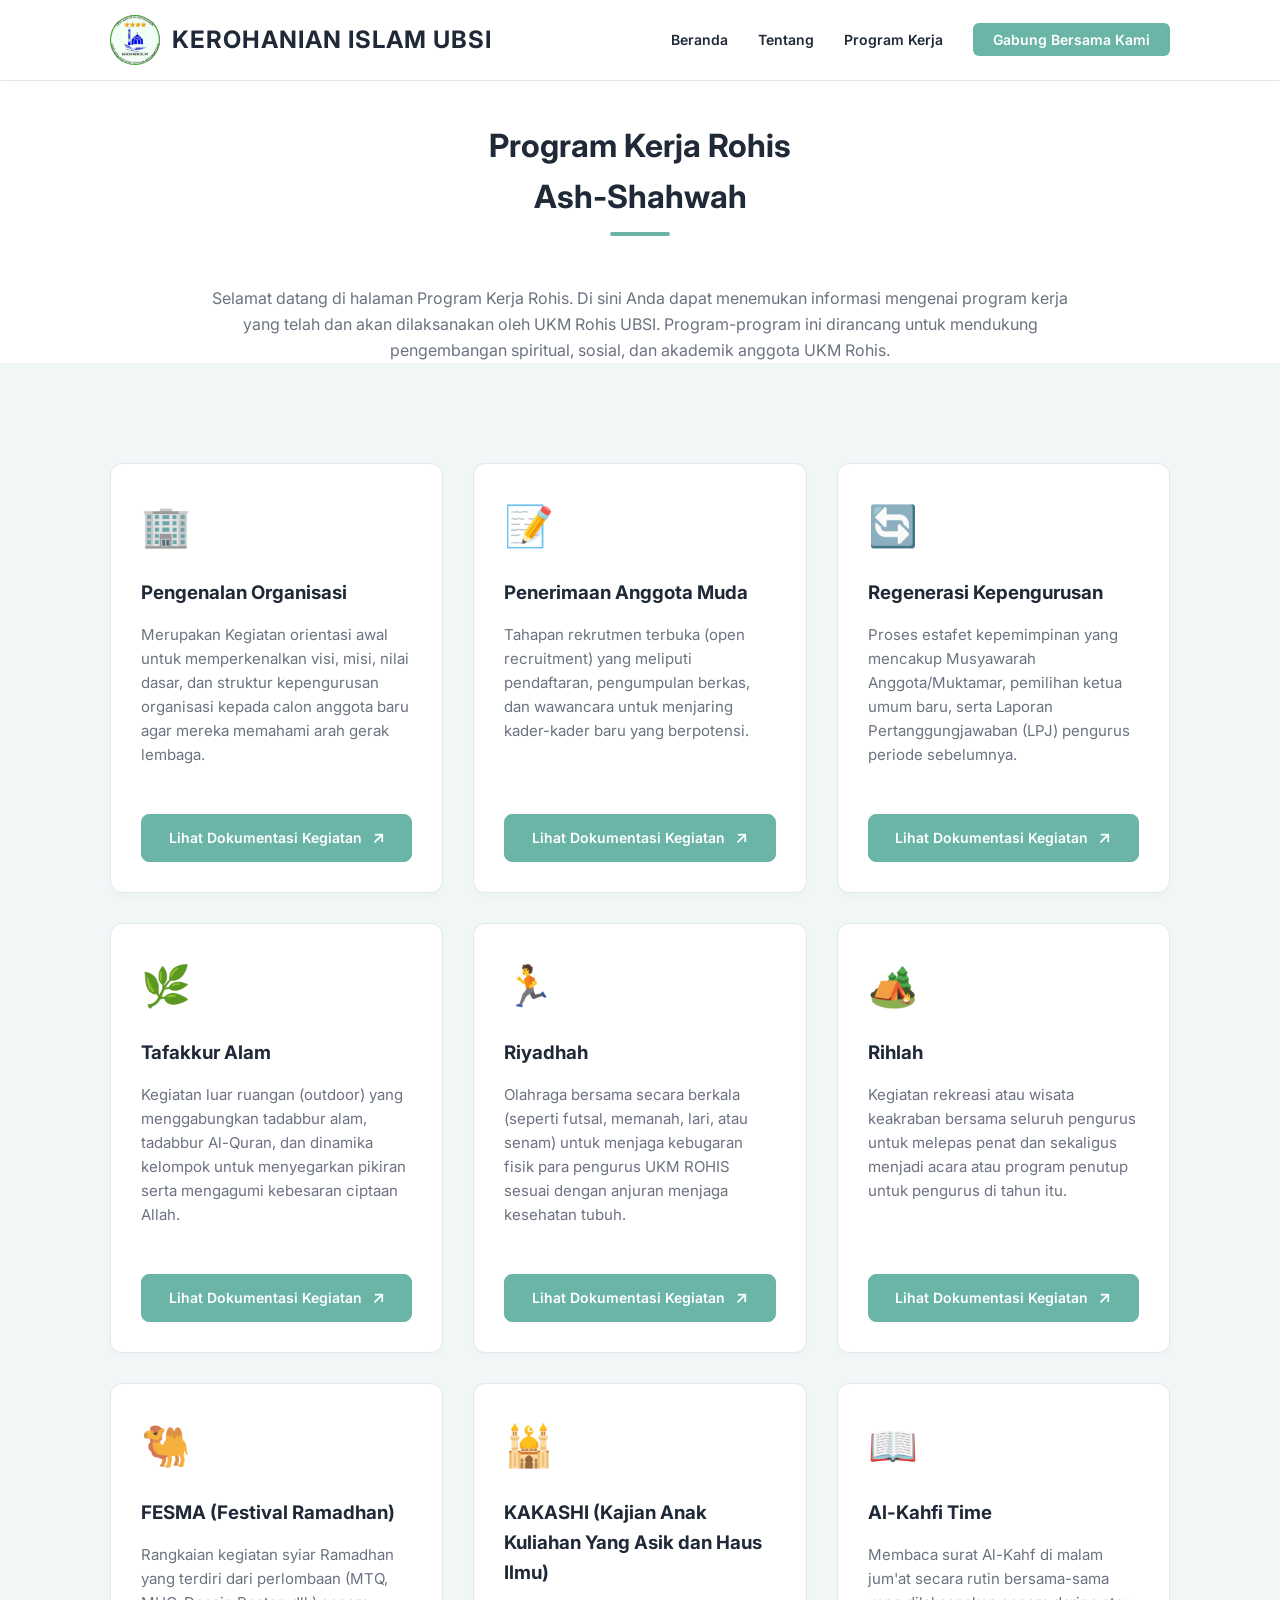
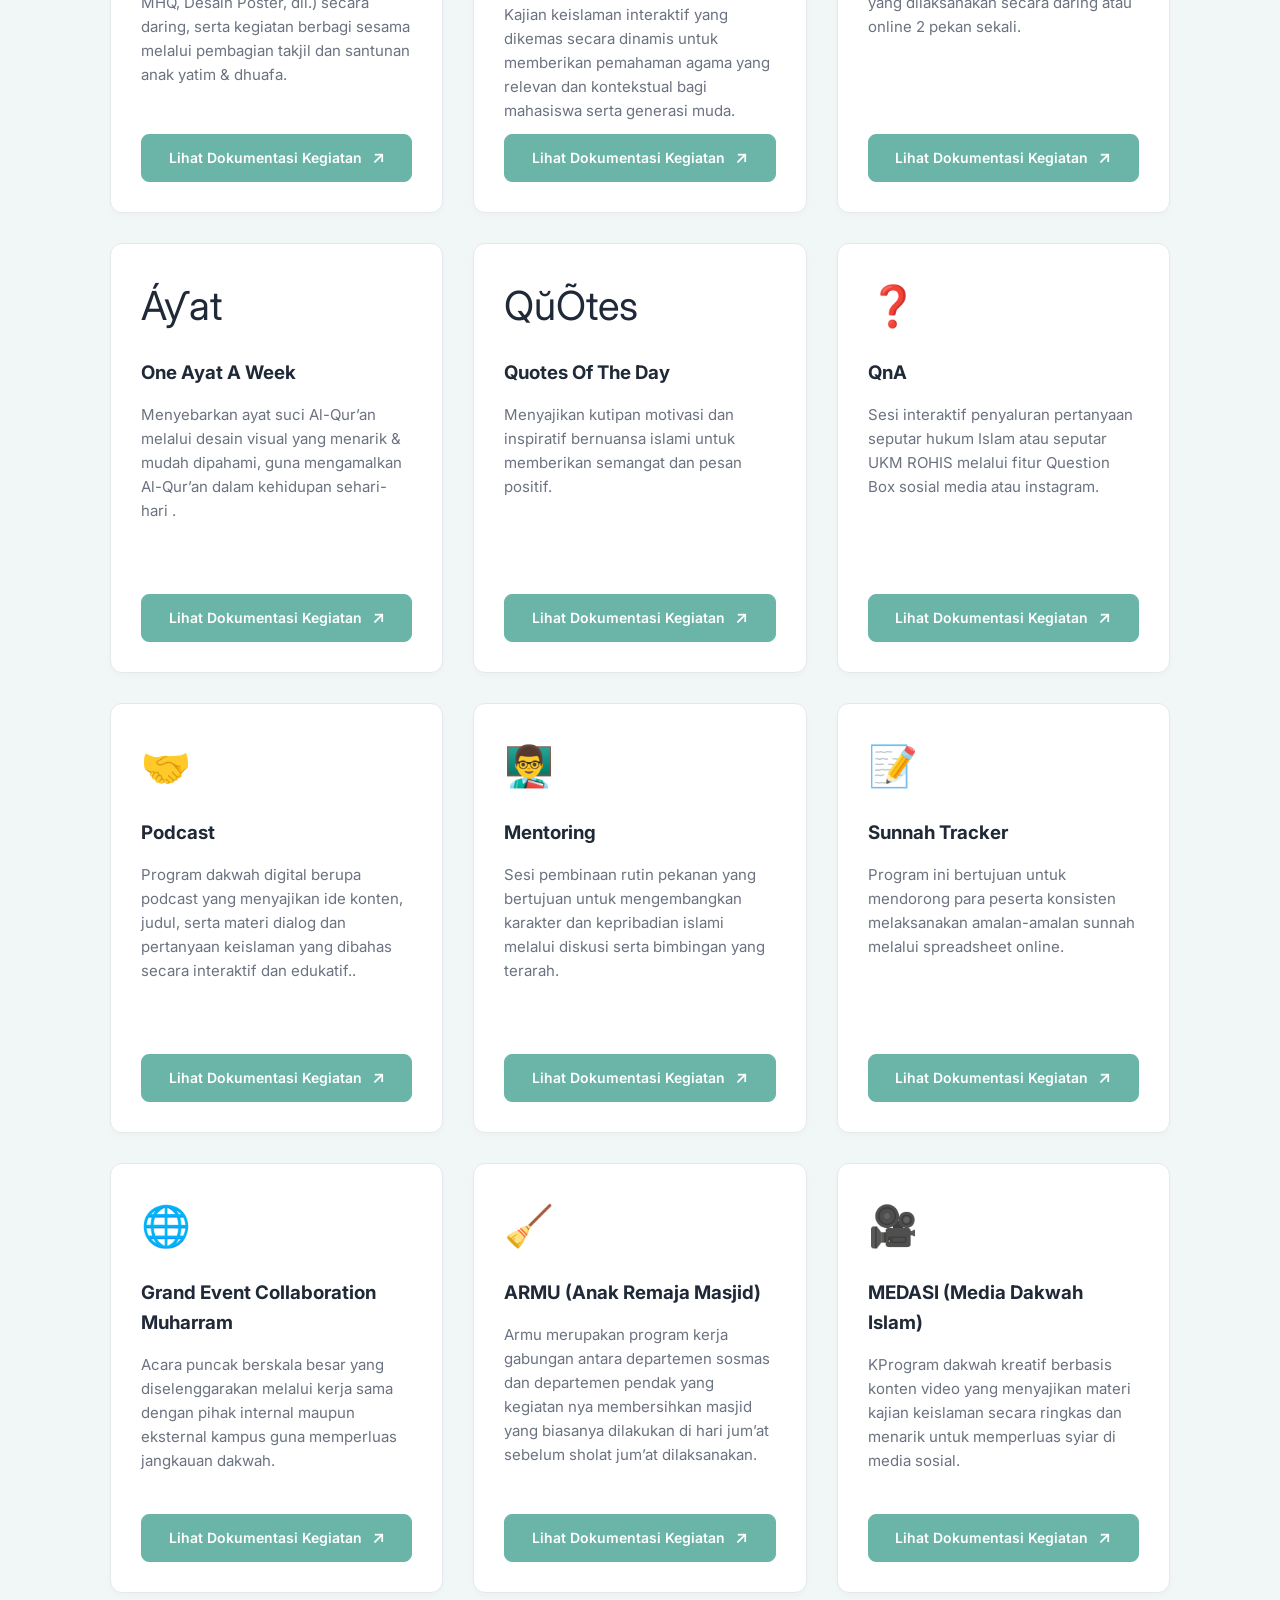
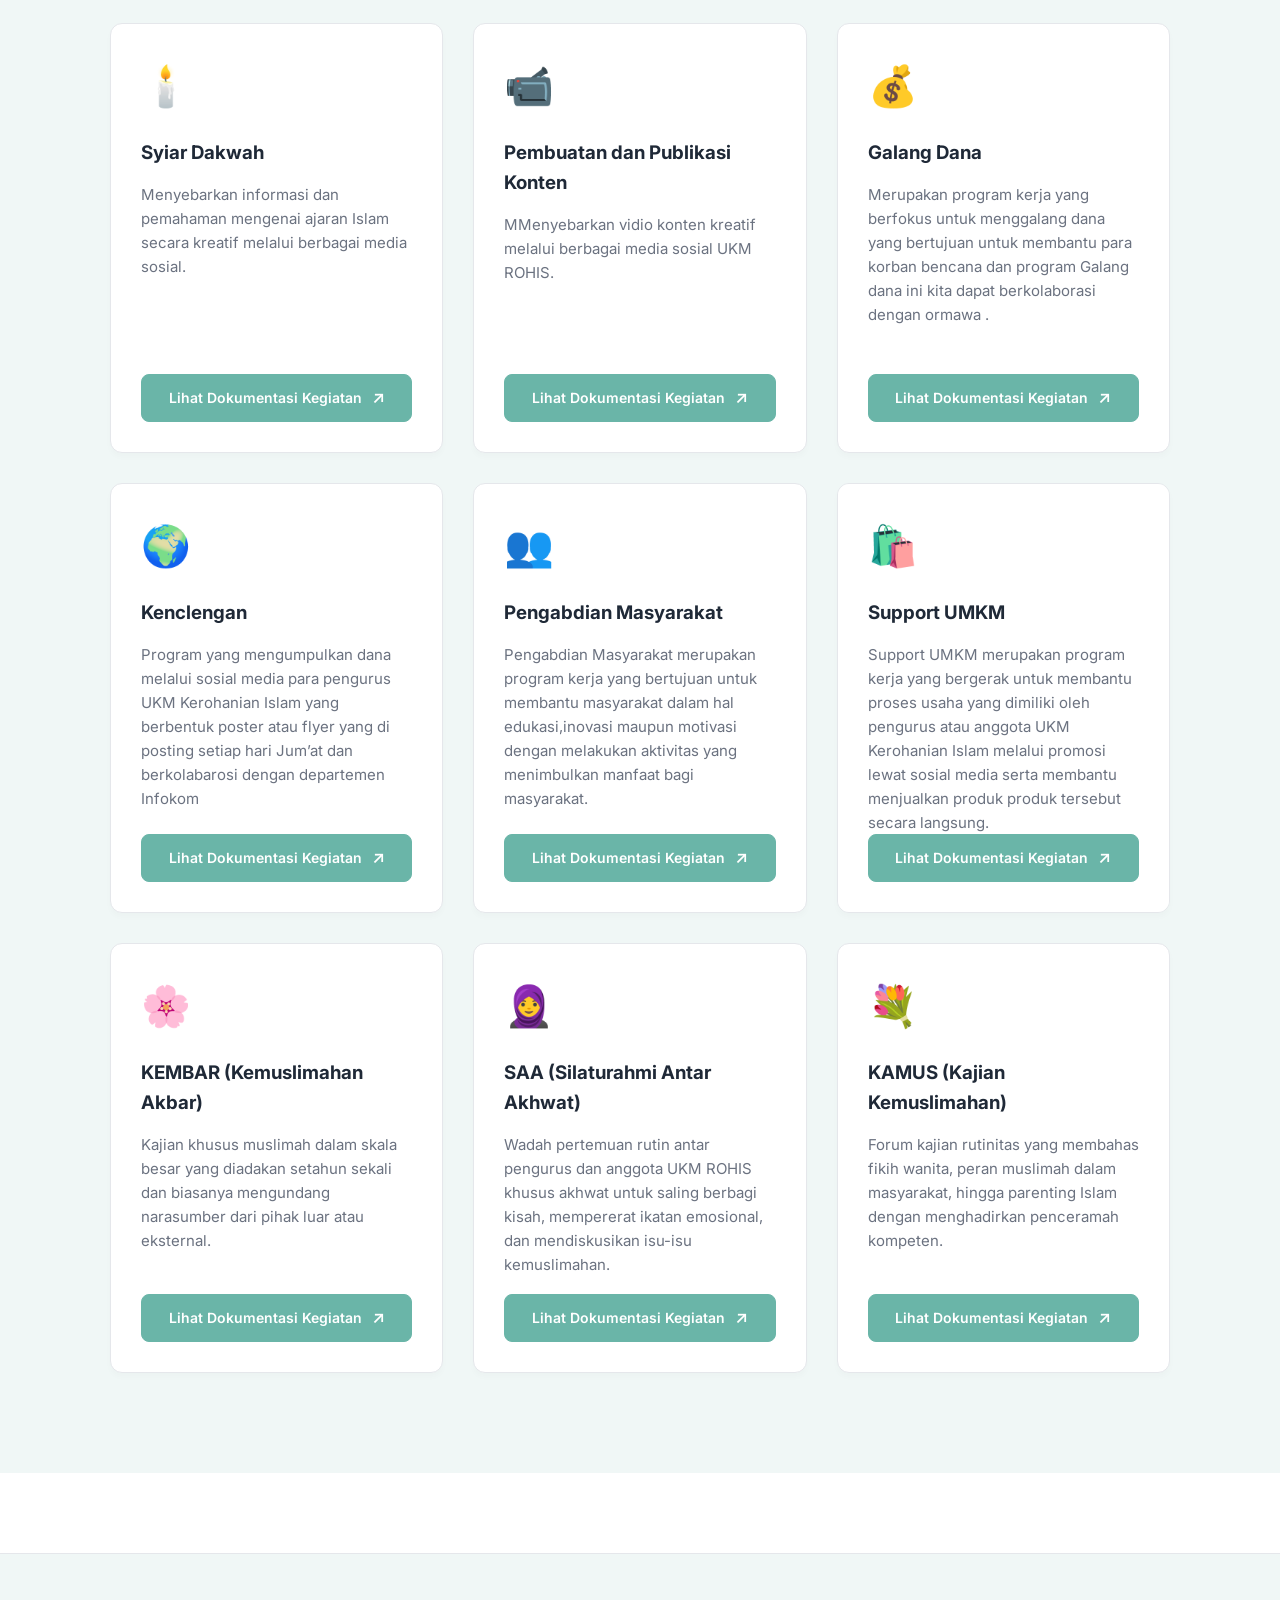
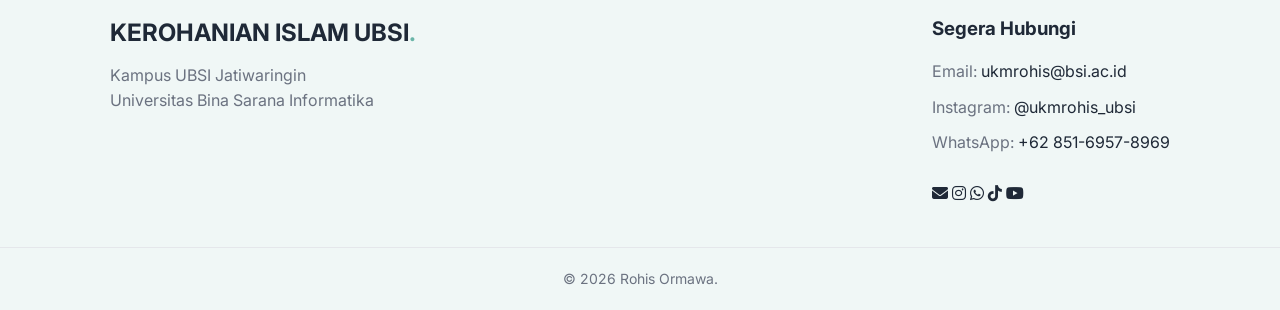
==== proker.html @ 03a98e2f "perubahan pada prker.html dan style.css" ====
<!DOCTYPE html>
<html lang="id">
<head>
    <meta charset="UTF-8">
    <meta name="viewport" content="width=device-width, initial-scale=1.0">
    <title>Profil Rohis - Ash-Shahwah</title>
    <link rel="stylesheet" href="style.css">
    <link href="https://fonts.googleapis.com/css2?family=Inter:wght@300;400;600;700&display=swap" rel="stylesheet">
    <link rel="stylesheet" href="https://cdnjs.cloudflare.com/ajax/libs/font-awesome/6.4.0/css/all.min.css">
</head>
<body>

    <!-- Navbar -->
    <nav class="navbar">
        <div class="container nav-container">
            <!-- Wrapper Logo & Teks -->
            <a href="index.html" class="logo-wrapper">
                <img src="rohis.png" alt="Logo Rohis" class="nav-logo">
                <h1 class="logo">KEROHANIAN ISLAM UBSI</h1>
            </a>
            
            <!-- Trik Checkbox untuk Menu HP (Tanpa JS) -->
            <input type="checkbox" id="menu-toggle" class="menu-checkbox">
            <label for="menu-toggle" class="menu-icon">&#9776;</label>

            <ul class="nav-links">
                <li><a href="index.html">Beranda</a></li>
                <li><a href="tentang.html">Tentang</a></li>
                <li><a href="proker.html">Program Kerja</a></li>
                <li><a href="https://forms.gle/iRPQKbRhiRJMV3tq5" class="btn-nav">Gabung Bersama Kami</a></li>
            </ul>
        </div>
    </nav>

    <main class="proker-page">

        <section class="container proker-content">
            <h2 class="section-title">Program Kerja Rohis <br> Ash-Shahwah</h2>
            <p>Selamat datang di halaman Program Kerja Rohis. Di sini Anda dapat menemukan informasi mengenai program kerja yang telah dan akan dilaksanakan oleh UKM Rohis UBSI. Program-program ini dirancang untuk mendukung pengembangan spiritual, sosial, dan akademik anggota UKM Rohis.</p>
        </section>

        <section id="program" class="programs">
        <div class="container">
            <div class="cards">
                <div class="card">
                    <div class="card-icon">🏢</div>
                    <h3>Pengenalan Organisasi</h3>
                    <p>Merupakan Kegiatan orientasi awal untuk memperkenalkan visi, misi, nilai dasar, dan struktur 
                    kepengurusan organisasi kepada calon anggota baru agar mereka memahami arah gerak lembaga.</p>
                    <a href="soon.html" class="btn-documentation" target="_blank" rel="noopener noreferrer">
                        Lihat Dokumentasi Kegiatan <span aria-hidden="true">↗</span>
                    </a>
                </div>
                <div class="card">
                    <div class="card-icon">📝</div>
                    <h3>Penerimaan Anggota Muda</h3>
                    <p>Tahapan rekrutmen terbuka (open recruitment) yang meliputi pendaftaran, pengumpulan berkas, dan wawancara untuk menjaring kader-kader baru yang berpotensi.</p>
                    <a href="soon.html" class="btn-documentation" target="_blank" rel="noopener noreferrer">
                        Lihat Dokumentasi Kegiatan <span aria-hidden="true">↗</span>
                    </a>
                </div>
                <div class="card">
                    <div class="card-icon">🔄 </div>
                    <h3>Regenerasi Kepengurusan</h3>
                    <p>Proses estafet kepemimpinan yang mencakup Musyawarah Anggota/Muktamar, pemilihan ketua umum baru, serta Laporan Pertanggungjawaban (LPJ) pengurus periode sebelumnya.</p>
                    <a href="soon.html" class="btn-documentation" target="_blank" rel="noopener noreferrer">
                        Lihat Dokumentasi Kegiatan <span aria-hidden="true">↗</span>
                    </a>
                </div>
                <div class="card">
                    <div class="card-icon">🌿</div>
                    <h3>Tafakkur Alam</h3>
                    <p>Kegiatan luar ruangan (outdoor) yang menggabungkan tadabbur alam, tadabbur Al-Quran, 
                        dan dinamika kelompok untuk menyegarkan pikiran serta mengagumi kebesaran ciptaan Allah.</p>
                    <a href="soon.html" class="btn-documentation" target="_blank" rel="noopener noreferrer">
                        Lihat Dokumentasi Kegiatan <span aria-hidden="true">↗</span>
                    </a>
                </div> 
                <div class="card">
                    <div class="card-icon">🏃</div>
                    <h3>Riyadhah</h3>
                    <p>Olahraga bersama secara berkala (seperti futsal, memanah, lari, atau senam) untuk menjaga kebugaran fisik para pengurus UKM ROHIS sesuai dengan anjuran menjaga kesehatan tubuh.</p>
                    <a href="soon.html" class="btn-documentation" target="_blank" rel="noopener noreferrer">
                        Lihat Dokumentasi Kegiatan <span aria-hidden="true">↗</span>
                    </a>
                </div>
                <div class="card">
                    <div class="card-icon">🏕️</div>
                    <h3>Rihlah</h3>
                    <p>Kegiatan rekreasi atau wisata keakraban bersama seluruh pengurus
                    untuk melepas penat dan sekaligus menjadi acara atau program penutup untuk pengurus di tahun itu.</p>
                    <a href="soon.html" class="btn-documentation" target="_blank" rel="noopener noreferrer">
                        Lihat Dokumentasi Kegiatan <span aria-hidden="true">↗</span>
                    </a>
                </div>
                <div class="card">
                    <div class="card-icon">🐫</div>
                    <h3>FESMA (Festival Ramadhan)</h3>
                    <p>Rangkaian kegiatan syiar Ramadhan yang terdiri dari perlombaan (MTQ, MHQ, Desain Poster, dll.)
                    secara daring, serta kegiatan berbagi sesama melalui pembagian takjil dan santunan anak yatim & dhuafa.</p>
                    <a href="soon.html" class="btn-documentation" target="_blank" rel="noopener noreferrer">
                        Lihat Dokumentasi Kegiatan <span aria-hidden="true">↗</span>
                    </a>
                </div>
                <div class="card">
                    <div class="card-icon">🕌</div>
                    <h3>KAKASHI (Kajian Anak Kuliahan Yang Asik dan Haus Ilmu)</h3>
                    <p>Kajian keislaman interaktif yang dikemas secara dinamis 
                    untuk memberikan pemahaman agama yang relevan dan kontekstual bagi mahasiswa serta generasi muda.</p>
                    <a href="soon.html" class="btn-documentation" target="_blank" rel="noopener noreferrer">
                        Lihat Dokumentasi Kegiatan <span aria-hidden="true">↗</span>
                    </a>
                </div>
                <div class="card">
                    <div class="card-icon">📖</div>
                    <h3>Al-Kahfi Time</h3>
                    <p>Membaca surat Al-Kahf di malam jum'at secara rutin bersama-sama yang dilaksanakan secara daring atau online 2 pekan sekali.</p>
                    <a href="soon.html" class="btn-documentation" target="_blank" rel="noopener noreferrer">
                        Lihat Dokumentasi Kegiatan <span aria-hidden="true">↗</span>
                    </a>
                </div>
                <div class="card">
                    <div class="card-icon">Áƴat</div>
                    <h3>One Ayat A Week</h3>
                    <p>Menyebarkan ayat suci Al-Qur’an melalui desain visual yang menarik & mudah dipahami, guna mengamalkan Al-Qur’an dalam kehidupan sehari-hari .</p>
                    <a href="soon.html" class="btn-documentation" target="_blank" rel="noopener noreferrer">
                        Lihat Dokumentasi Kegiatan <span aria-hidden="true">↗</span>
                    </a>
                </div>
                <div class="card">
                    <div class="card-icon">QŭÕtes</div>
                    <h3>Quotes Of The Day</h3>
                    <p>Menyajikan kutipan motivasi dan inspiratif bernuansa islami untuk memberikan semangat dan pesan positif.</p>
                    <a href="soon.html" class="btn-documentation" target="_blank" rel="noopener noreferrer">
                        Lihat Dokumentasi Kegiatan <span aria-hidden="true">↗</span>
                    </a>
                </div>
                 <div class="card">
                    <div class="card-icon">❓</div>
                    <h3>QnA</h3>
                    <p>Sesi interaktif penyaluran pertanyaan seputar hukum Islam 
                    atau seputar UKM ROHIS melalui fitur Question Box sosial media atau instagram.</p>
                    <a href="soon.html" class="btn-documentation" target="_blank" rel="noopener noreferrer">
                        Lihat Dokumentasi Kegiatan <span aria-hidden="true">↗</span>
                    </a>
                </div>
                <div class="card">
                    <div class="card-icon">🤝</div>
                    <h3>Podcast</h3>
                    <p>Program dakwah digital berupa podcast yang menyajikan
                    ide konten, judul, serta materi dialog dan pertanyaan keislaman yang dibahas secara interaktif dan edukatif..</p>
                    <a href="https://youtu.be/dT31uq4pxyE?si=Sot1blTWF11aye8p" class="btn-documentation" target="_blank" rel="noopener noreferrer">
                        Lihat Dokumentasi Kegiatan <span aria-hidden="true">↗</span>
                    </a>
                </div>
                <div class="card">
                    <div class="card-icon">👨‍🏫</div>
                    <h3>Mentoring</h3>
                    <p>Sesi pembinaan rutin pekanan yang bertujuan untuk 
                    mengembangkan karakter dan kepribadian islami melalui diskusi serta bimbingan yang terarah.</p>
                    <a href="soon.html" class="btn-documentation" target="_blank" rel="noopener noreferrer">
                        Lihat Dokumentasi Kegiatan <span aria-hidden="true">↗</span>
                    </a>
                </div>
                <div class="card">
                    <div class="card-icon">📝</div>
                    <h3>Sunnah Tracker</h3>
                    <p> Program ini bertujuan untuk mendorong para peserta konsisten melaksanakan amalan-amalan sunnah melalui spreadsheet online.</p>
                    <a href="soon.html" class="btn-documentation" target="_blank" rel="noopener noreferrer">
                        Lihat Dokumentasi Kegiatan <span aria-hidden="true">↗</span>
                    </a>
                </div>
                <div class="card">
                    <div class="card-icon">🌐</div>
                    <h3>Grand Event Collaboration Muharram</h3>
                    <p>Acara puncak berskala besar yang diselenggarakan melalui kerja sama
                    dengan pihak internal maupun eksternal kampus guna memperluas jangkauan dakwah.</p>
                    <a href="soon.html" class="btn-documentation" target="_blank" rel="noopener noreferrer">
                        Lihat Dokumentasi Kegiatan <span aria-hidden="true">↗</span>
                    </a>
                </div>
                <div class="card">
                    <div class="card-icon">🧹</div>
                    <h3>ARMU (Anak Remaja Masjid)</h3>
                    <p>Armu merupakan program kerja gabungan antara departemen sosmas dan departemen pendak 
                    yang kegiatan nya membersihkan masjid yang biasanya dilakukan di hari jum’at sebelum sholat jum’at dilaksanakan.</p>
                    <a href="soon.html" class="btn-documentation" target="_blank" rel="noopener noreferrer">
                        Lihat Dokumentasi Kegiatan <span aria-hidden="true">↗</span>
                    </a>
                </div>
                <div class="card">
                    <div class="card-icon">🎥</div>
                    <h3>MEDASI (Media Dakwah Islam)</h3>
                    <p>KProgram dakwah kreatif berbasis konten video
                    yang menyajikan materi kajian keislaman secara ringkas dan menarik untuk memperluas syiar di media sosial.</p>
                    <a href="soon.html" class="btn-documentation" target="_blank" rel="noopener noreferrer">
                        Lihat Dokumentasi Kegiatan <span aria-hidden="true">↗</span>
                    </a>
                </div>
                <div class="card">
                    <div class="card-icon">🕯️</div>
                    <h3>Syiar Dakwah</h3>
                    <p>Menyebarkan informasi dan pemahaman mengenai ajaran Islam secara kreatif melalui berbagai media sosial.</p>
                    <a href="soon.html" class="btn-documentation" target="_blank" rel="noopener noreferrer">
                        Lihat Dokumentasi Kegiatan <span aria-hidden="true">↗</span>
                    </a>
                </div>
                <div class="card">
                    <div class="card-icon">📹</div>
                    <h3>Pembuatan dan Publikasi Konten</h3>
                    <p>MMenyebarkan vidio konten kreatif melalui berbagai media sosial UKM ROHIS.</p>
                    <a href="soon.html" class="btn-documentation" target="_blank" rel="noopener noreferrer">
                        Lihat Dokumentasi Kegiatan <span aria-hidden="true">↗</span>
                    </a>
                </div>
                <div class="card">
                    <div class="card-icon">💰</div>
                    <h3>Galang Dana</h3>
                    <p>Merupakan program kerja yang berfokus untuk menggalang dana yang bertujuan untuk membantu para korban bencana dan program Galang dana ini kita dapat berkolaborasi dengan ormawa .</p>
                    <a href="soon.html" class="btn-documentation" target="_blank" rel="noopener noreferrer">
                        Lihat Dokumentasi Kegiatan <span aria-hidden="true">↗</span>
                    </a>
                </div>
                <div class="card">
                    <div class="card-icon">🌍</div>
                    <h3>Kenclengan</h3>
                    <p>Program yang mengumpulkan dana melalui sosial media para pengurus UKM Kerohanian Islam yang berbentuk poster atau flyer
                    yang di posting setiap hari Jum’at dan berkolabarosi dengan departemen Infokom  </p>
                    <a href="soon.html" class="btn-documentation" target="_blank" rel="noopener noreferrer">
                        Lihat Dokumentasi Kegiatan <span aria-hidden="true">↗</span>
                    </a>
                </div>
                <div class="card">
                    <div class="card-icon">👥</div>
                    <h3>Pengabdian Masyarakat</h3>
                    <p>Pengabdian Masyarakat merupakan program kerja yang bertujuan untuk membantu masyarakat
                    dalam hal edukasi,inovasi maupun motivasi dengan melakukan aktivitas yang menimbulkan manfaat bagi masyarakat.</p>
                    <a href="soon.html" class="btn-documentation" target="_blank" rel="noopener noreferrer">
                        Lihat Dokumentasi Kegiatan <span aria-hidden="true">↗</span>
                    </a>
                </div>
                <div class="card">
                    <div class="card-icon">🛍️ </div>
                    <h3>Support UMKM</h3>
                    <p> Support UMKM merupakan program kerja yang bergerak untuk membantu proses usaha yang dimiliki oleh pengurus atau anggota UKM Kerohanian Islam 
                        melalui promosi lewat sosial media serta membantu menjualkan produk produk tersebut secara langsung.</p>
                    <a href="soon.html" class="btn-documentation" target="_blank" rel="noopener noreferrer">
                        Lihat Dokumentasi Kegiatan <span aria-hidden="true">↗</span>
                    </a>
                </div>
                <div class="card">
                    <div class="card-icon">🌸</div>
                    <h3>KEMBAR (Kemuslimahan Akbar)</h3>
                    <p>Kajian khusus muslimah dalam skala besar yang diadakan setahun sekali dan biasanya mengundang narasumber dari pihak luar atau eksternal.</p>
                    <a href="soon.html" class="btn-documentation" target="_blank" rel="noopener noreferrer">
                        Lihat Dokumentasi Kegiatan <span aria-hidden="true">↗</span>
                    </a>
                </div>
                <div class="card">
                    <div class="card-icon">🧕</div>
                    <h3>SAA (Silaturahmi Antar Akhwat)</h3>
                    <p>Wadah pertemuan rutin antar pengurus dan anggota UKM ROHIS khusus akhwat untuk saling berbagi kisah, mempererat ikatan emosional, dan mendiskusikan isu-isu kemuslimahan.</p>
                    <a href="soon.html" class="btn-documentation" target="_blank" rel="noopener noreferrer">
                        Lihat Dokumentasi Kegiatan <span aria-hidden="true">↗</span>
                    </a>
                </div>
                <div class="card">
                    <div class="card-icon">💐</div>
                    <h3>KAMUS (Kajian Kemuslimahan)</h3>
                    <p> Forum kajian rutinitas yang membahas fikih wanita, peran muslimah dalam masyarakat, 
                        hingga parenting Islam dengan menghadirkan penceramah kompeten.</p>
                    <a href="soon.html" class="btn-documentation" target="_blank" rel="noopener noreferrer">
                        Lihat Dokumentasi Kegiatan <span aria-hidden="true">↗</span>
                    </a>
                </div>
                
            </div>
        </div>
    </section>

    </main>
    
        <!-- Footer / Kontak -->
    <footer id="kontak">
        <div class="container footer-content">
            <div class="footer-info">
                <h2>KEROHANIAN ISLAM UBSI<span>.</span></h2>
                <p>Kampus UBSI Jatiwaringin<br>Universitas Bina Sarana Informatika</p>
            </div>
            <div class="footer-social">
                <h3>Segera Hubungi</h3>

                <!-- Teks Kontak (opsional, biarkan jika tetap ingin ada teksnya) -->
                <ul>
                    <li>Email: <a href="mailto:ukmrohis@bsi.ac.id">ukmrohis@bsi.ac.id</a></li>
                    <li>Instagram: <a href="https://www.instagram.com/ukmrohis_ubsi" target="_blank">@ukmrohis_ubsi</a></li>
                    <li>WhatsApp: <a href="https://wa.me/6285169578969" target="_blank">+62 851-6957-8969</a></li>
                </ul>
                <br>

                <!-- Deretan Icon Aplikasi -->
                <div class="social-icons">
                    <a href="mailto:ukmrohis@bsi.ac.id" title="Email"><i class="fas fa-envelope"></i></a>
                    <a href="https://www.instagram.com/ukmrohis_ubsi" target="_blank" title="Instagram"><i class="fab fa-instagram"></i></a>
                    <a href="https://wa.me/6285169578969" target="_blank" title="WhatsApp"><i class="fab fa-whatsapp"></i></a>
                    <a href="https://www.tiktok.com/@ukmrohisubsi?_r=1&_t=ZS-99rpx30Z8Xl" target="_blank" title="TikTok"><i class="fab fa-tiktok"></i></a>
                    <a href="https://youtube.com/@ukmrohisubsitv1606?si=rJdqcngikuAT0nCO" target="_blank" title="YouTube"><i class="fab fa-youtube"></i></a>
                </div>
            </div>
        </div>
        <div class="footer-bottom">
            <p>&copy; 2026 Rohis Ormawa.</p>
        </div>
    </footer>
    
</body>
</html>
---- style.css ----
/* --- RESET & VARIABEL TEMA PUTIH HIJAU TELUR ASIN --- */
:root {
    --bg-main: #ffffff;         /* Latar belakang utama (Putih) */
    --bg-card: #f0f7f6;         /* Latar section/kartu (Putih sedikit kehijauan) */
    --primary: #6ab5a8;         /* Hijau Telur Asin */
    --primary-hover: #53968b;   /* Hijau Telur Asin (Lebih gelap saat di-hover) */
    --text-main: #1f2937;       /* Teks utama (Abu-abu sangat gelap/hampir hitam) */
    --text-muted: #6b7280;      /* Teks sekunder (Abu-abu) */
    --border-light: #e5e7eb;    /* Warna garis batas */
}

* {
    margin: 0;
    padding: 0;
    box-sizing: border-box;
    scroll-behavior: smooth;
}

body {
    font-family: 'Inter', sans-serif;
    background-color: var(--bg-main);
    color: var(--text-main);
    line-height: 1.6;
}

.container {
    max-width: 1100px;
    margin: 0 auto;
    padding: 0 20px;
}

h1, h2, h3 { color: var(--text-main); }
a { text-decoration: none; color: var(--text-main); }
ul { list-style: none; }

/* --- NAVBAR --- */
.navbar {
    background-color: rgba(255, 255, 255, 0.95);
    backdrop-filter: blur(10px);
    position: fixed;
    width: 100%;
    top: 0;
    z-index: 1000;
    border-bottom: 1px solid var(--border-light);
    box-shadow: 0 2px 10px rgba(0,0,0,0.02);
}

.nav-container {
    display: flex;
    justify-content: space-between;
    align-items: center; 
    height: 80px; 
}

/* --- BUNGKUSAN LOGO & TEKS --- */
.logo-wrapper {
    display: flex;
    align-items: center;
    gap: 12px;
    text-decoration: none;
}

/* --- FOTO LOGO NAVBAR --- */
.nav-logo {
    width: 50px; 
    height: 50px;
    border-radius: 50%;
    object-fit: contain;
    display: block;
    margin: 0; 
    padding: 0;
}

.logo { font-size: 24px; font-weight: 700; letter-spacing: 1px; margin: 0; color: var(--text-main); }
.logo span { color: var(--primary); }

/* Tombol Hamburger (Disembunyikan di Desktop) */
.menu-checkbox { display: none; }
.menu-icon {
    display: none;
    font-size: 28px;
    cursor: pointer;
    user-select: none;
    color: var(--text-main);
}

.nav-links {
    display: flex;
    gap: 30px;
    align-items: center;
}

.nav-links a {
    font-size: 14px;
    font-weight: 600;
    color: var(--text-main);
    transition: color 0.3s ease;
}

.nav-links a:hover { color: var(--primary); }

.btn-nav {
    background-color: var(--primary);
    color: #ffffff !important;
    padding: 8px 20px;
    border-radius: 6px;
    transition: background-color 0.3s ease !important;
}

.btn-nav:hover {
    background-color: var(--primary-hover);
    color: #ffffff !important;
}

/* --- HERO SECTION --- */
.hero {
    min-height: 100vh;
    display: flex;
    align-items: center;
    justify-content: center;
    padding-top: 100px;
    background: radial-gradient(circle at top right, #eaf5f4 0%, transparent 40%),
                radial-gradient(circle at bottom left, #f3fdfb 0%, var(--bg-main) 100%);
    text-align: center;
}

.hero-content { 
    max-width: 900px;
    width: 100%;
    display: flex;
    flex-direction: column;
    align-items: center;
}

/* Styling untuk foto/sampul di Hero */
.hero-image {
    width: 100%;
    max-height: 400px;
    object-fit: cover;
    border-radius: 20px;
    margin-bottom: 30px;
    box-shadow: 0 10px 30px rgba(106, 181, 168, 0.15); /* Bayangan disesuaikan dengan warna hijau */
}

.hero h2 { font-size: 40px; line-height: 1.2; margin-bottom: 15px; }
.hero p { color: var(--text-muted); font-size: 16px; margin-bottom: 30px; max-width: 700px; }

.btn-primary {
    background-color: var(--primary);
    color: #ffffff !important;
    padding: 12px 28px;
    border-radius: 6px;
    font-weight: 600;
    display: inline-block;
    transition: 0.3s ease;
}

.btn-primary:hover {
    background-color: var(--primary-hover);
    transform: translateY(-2px);
}

/* --- BAGIAN UMUM --- */
section { padding: 100px 0; }
.section-title { font-size: 32px; text-align: center; margin-bottom: 50px; position: relative; }
.section-title::after {
    content: ''; width: 60px; height: 4px; background-color: var(--primary);
    display: block; margin: 10px auto 0; border-radius: 2px;
}

/* --- TENTANG KAMI --- */
.about-grid { display: grid; grid-template-columns: 1fr 1fr; gap: 50px; align-items: center; }
.about-text p, .about-text ul { color: var(--text-muted); }
.about-text ul { margin-top: 10px; padding-left: 20px; list-style: disc; }
.about-text li::marker { color: var(--primary); }
.about-image img { width: 40%; border-radius: 12px; box-shadow: 0 10px 30px rgba(0, 0, 0, 0.1); border: 1px solid var(--border-light); }

/* --- HALAMAN TENTANG --- */
.about-page {
    min-height: 100vh;
    padding: 130px 0 90px;
    background: radial-gradient(circle at top right, #eaf5f4 0%, transparent 38%), var(--bg-main);
}

.about-eyebrow {
    color: var(--primary-hover);
    font-size: 13px;
    font-weight: 700;
    letter-spacing: 2px;
    text-align: center;
    text-transform: uppercase;
}

.about-page .section-title {
    margin: 8px 0 16px;
    font-size: 38px;
}

.about-intro {
    max-width: 650px;
    margin: 0 auto 48px;
    color: var(--text-muted);
    text-align: center;
}

.about-page .about-grid {
    gap: 40px;
}

.about-page .about-text {
    display: grid;
    gap: 20px;
}

.about-card {
    padding: 28px;
    background: rgba(255, 255, 255, 0.9);
    border: 1px solid var(--border-light);
    border-radius: 16px;
    box-shadow: 0 12px 30px rgba(31, 41, 55, 0.05);
}

.about-card h3 {
    margin-bottom: 10px;
    color: var(--primary-hover);
    font-size: 21px;
}

.about-card p,
.about-card ul {
    color: var(--text-muted);
}

.about-card ul {
    display: grid;
    gap: 10px;
    margin-top: 12px;
    padding-left: 0;
    list-style: none;
}

.about-card li {
    padding-left: 18px;
    position: relative;
}

.about-card li::before {
    content: '';
    position: absolute;
    top: 0.7em;
    left: 0;
    width: 7px;
    height: 7px;
    border-radius: 50%;
    background: var(--primary);
}

.about-page .about-image {
    display: grid;
    grid-template-columns: 1fr 1fr;
    gap: 16px;
}

.about-page .about-image img {
    width: 100%;
    height: 310px;
    object-fit: cover;
    border: 0;
    border-radius: 16px;
    box-shadow: 0 14px 30px rgba(31, 41, 55, 0.12);
}

/* --- PROGRAM KERJA --- */
.programs { background-color: var(--bg-card); }
.cards { display: grid; grid-template-columns: repeat(auto-fit, minmax(300px, 1fr)); gap: 30px; }
.programs .container > .btn-primary {
    display: flex;
    width: fit-content;
    align-items: center;
    justify-content: center;
    margin: 36px auto 0;
}

.card { 
    display: flex;
    flex-direction: column;
    height: 430px;
    overflow-y: auto;
    background-color: var(--bg-main); 
    padding: 30px; 
    border-radius: 12px; 
    border: 1px solid var(--border-light); 
    box-shadow: 0 4px 6px rgba(0,0,0,0.02);
    transition: transform 0.3s ease, border-color 0.3s ease, box-shadow 0.3s ease; 
}
.card {
    scrollbar-color: var(--primary) var(--bg-card);
    scrollbar-width: thin;
}

.card::-webkit-scrollbar {
    width: 8px;
}

.card::-webkit-scrollbar-track {
    background: var(--bg-card);
    border-radius: 8px;
}

.card::-webkit-scrollbar-thumb {
    background: var(--primary);
    border: 2px solid var(--bg-card);
    border-radius: 8px;
}
.card:hover { 
    transform: translateY(-5px); 
    border-color: var(--primary); 
    box-shadow: 0 10px 15px rgba(106, 181, 168, 0.1);
}
.card-icon { font-size: 40px; margin-bottom: 20px; }
.card h3 { margin-bottom: 15px; }
.card p { color: var(--text-muted); font-size: 15px; }
.btn-documentation {
    position: sticky;
    bottom: 0;
    display: flex;
    align-items: center;
    justify-content: center;
    gap: 10px;
    margin-top: auto;
    padding: 11px 16px;
    border: 1px solid var(--primary);
    border-radius: 8px;
    background: var(--primary);
    color: #ffffff;
    font-size: 14px;
    font-weight: 600;
    line-height: 1.4;
    transition: background-color 0.2s ease, border-color 0.2s ease, transform 0.2s ease, box-shadow 0.2s ease;
}

.btn-documentation span {
    font-size: 17px;
    transition: transform 0.2s ease;
}

.btn-documentation:hover {
    transform: translateY(-2px);
    border-color: var(--primary-hover);
    background: var(--primary-hover);
    box-shadow: 0 6px 14px rgba(83, 150, 139, 0.25);
}

.btn-documentation:hover span {
    transform: translate(2px, -2px);
}

.btn-documentation:focus-visible {
    outline: 3px solid rgba(106, 181, 168, 0.4);
    outline-offset: 3px;
}

/* --- HALAMAN PROGRAM KERJA --- */
.proker-page {
    min-height: 100vh;
    padding: 120px 0 80px;
}

.proker-content {
    max-width: 900px;
}

.proker-content > p {
    color: var(--text-muted);
    font-size: 16px;
    text-align: center;
}

/* --- STICKY FOOTER HALAMAN SEGERA HADIR --- */
.soon-page {
    min-height: 100vh;
    display: flex;
    flex-direction: column;
}

.soon-page main {
    flex: 1;
}

/* --- FOOTER --- */
footer { background-color: var(--bg-card); border-top: 1px solid var(--border-light); padding: 60px 0 20px; }
.footer-content { display: flex; justify-content: space-between; flex-wrap: wrap; gap: 30px; margin-bottom: 40px; }
.footer-info h2 span { color: var(--primary); }
.footer-info p, .footer-social ul li { color: var(--text-muted); margin-top: 10px; }
.footer-social h3 { margin-bottom: 15px; color: var(--text-main); }
.footer-bottom { text-align: center; color: var(--text-muted); font-size: 14px; border-top: 1px solid var(--border-light); padding-top: 20px; }

/* ========================================= */
/* --- RESPONSIVE DESIGN (Mobile & Tablet) --- */
/* ========================================= */
@media (max-width: 768px) {
    .menu-icon { display: block; }
    
    .nav-links {
        position: absolute;
        top: 80px; 
        left: 0;
        width: 100%;
        background-color: var(--bg-main);
        flex-direction: column;
        text-align: center;
        gap: 0;
        max-height: 0;
        overflow: hidden;
        transition: max-height 0.3s ease-in-out;
        border-bottom: 1px solid var(--border-light);
        box-shadow: 0 4px 6px rgba(0,0,0,0.05);
    }

    .menu-checkbox:checked ~ .nav-links {
        max-height: 350px;
    }

    .nav-links li { width: 100%; }
    .nav-links a { display: block; padding: 15px 0; border-top: 1px solid var(--bg-card); }
    .btn-nav { border-radius: 0; background-color: var(--primary); color: white !important; }

    .hero { text-align: center; padding-top: 140px; }
    .hero h2 { font-size: 32px; }
    .hero p { font-size: 16px; }
    
    .about-grid { grid-template-columns: 1fr; gap: 40px; text-align: center; }
    .about-text ul { text-align: left; }

    .about-page { padding: 115px 0 70px; }
    .about-page .section-title { font-size: 30px; }
    .about-intro { margin-bottom: 32px; }
    .about-page .about-image { grid-template-columns: 1fr; }
    .about-page .about-image img { height: 260px; }
    .about-card { padding: 22px; text-align: left; }
    
    .footer-content { flex-direction: column; text-align: center; }
}
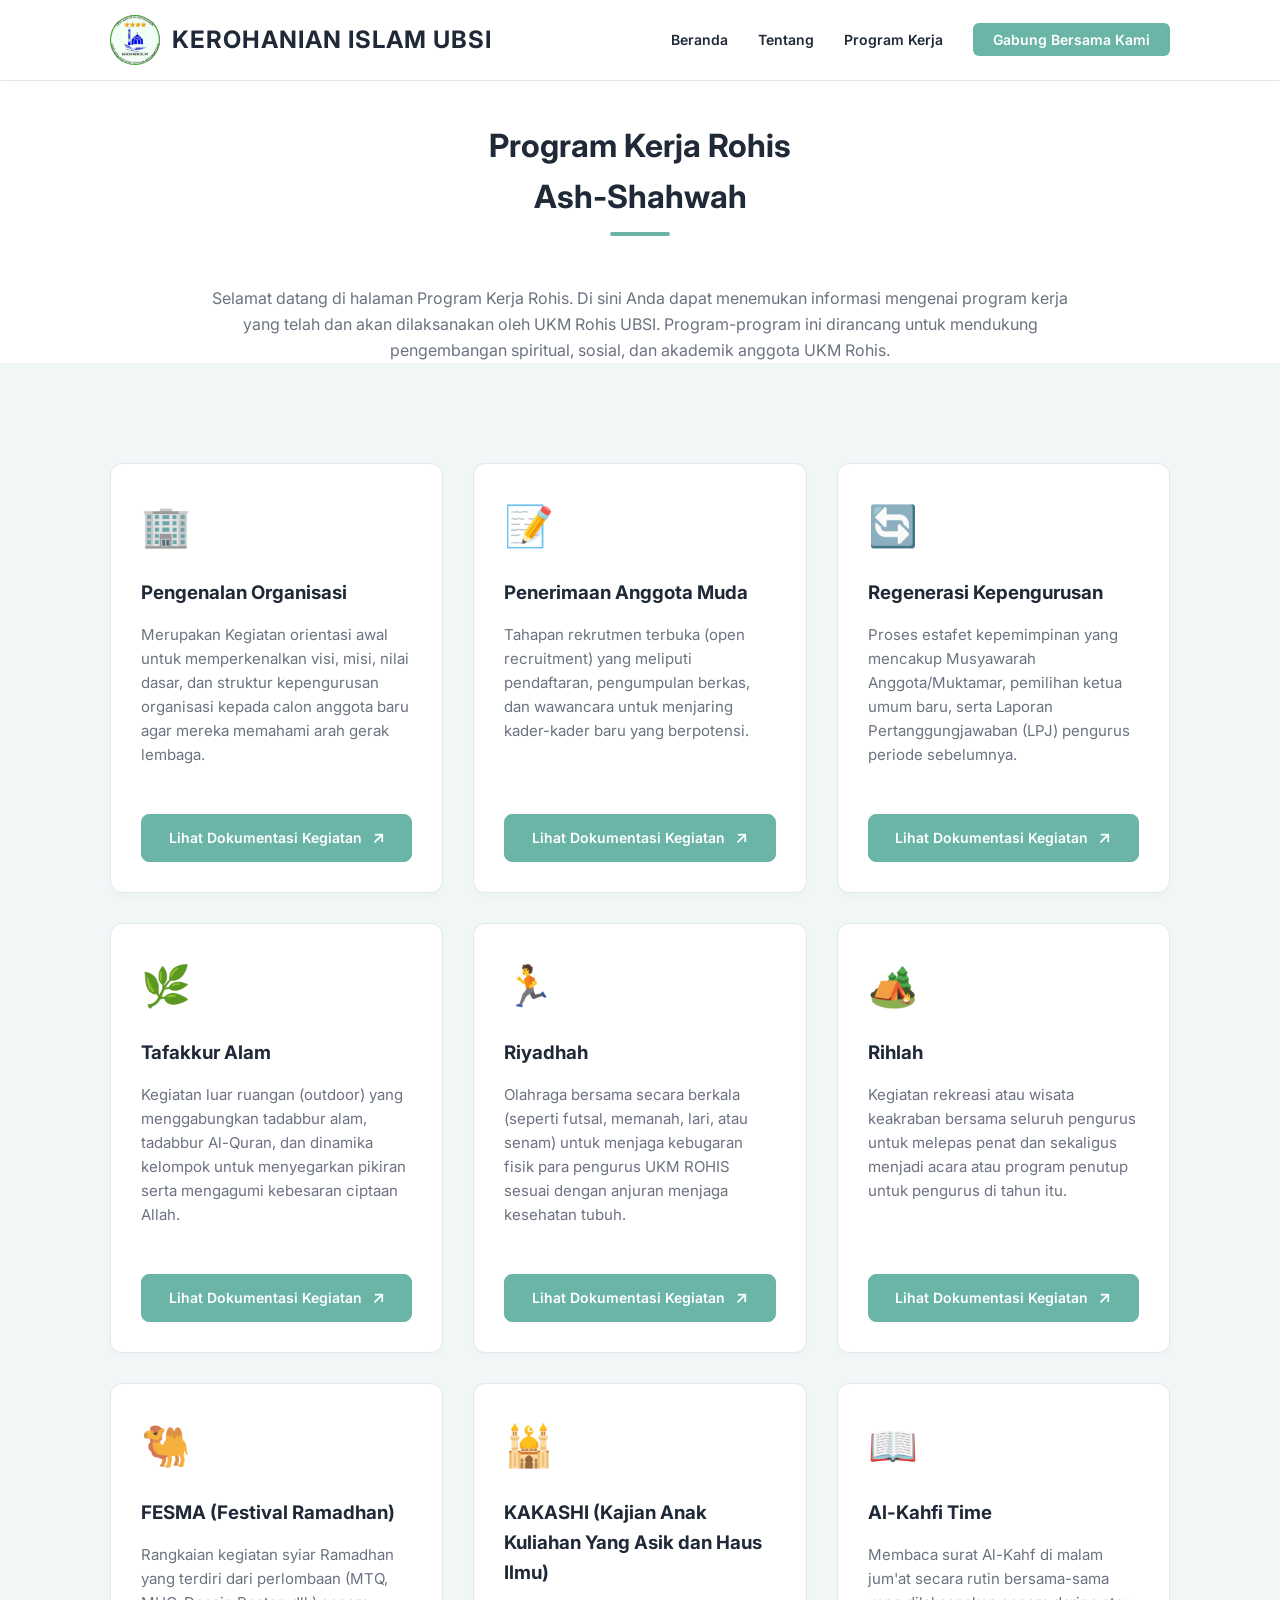
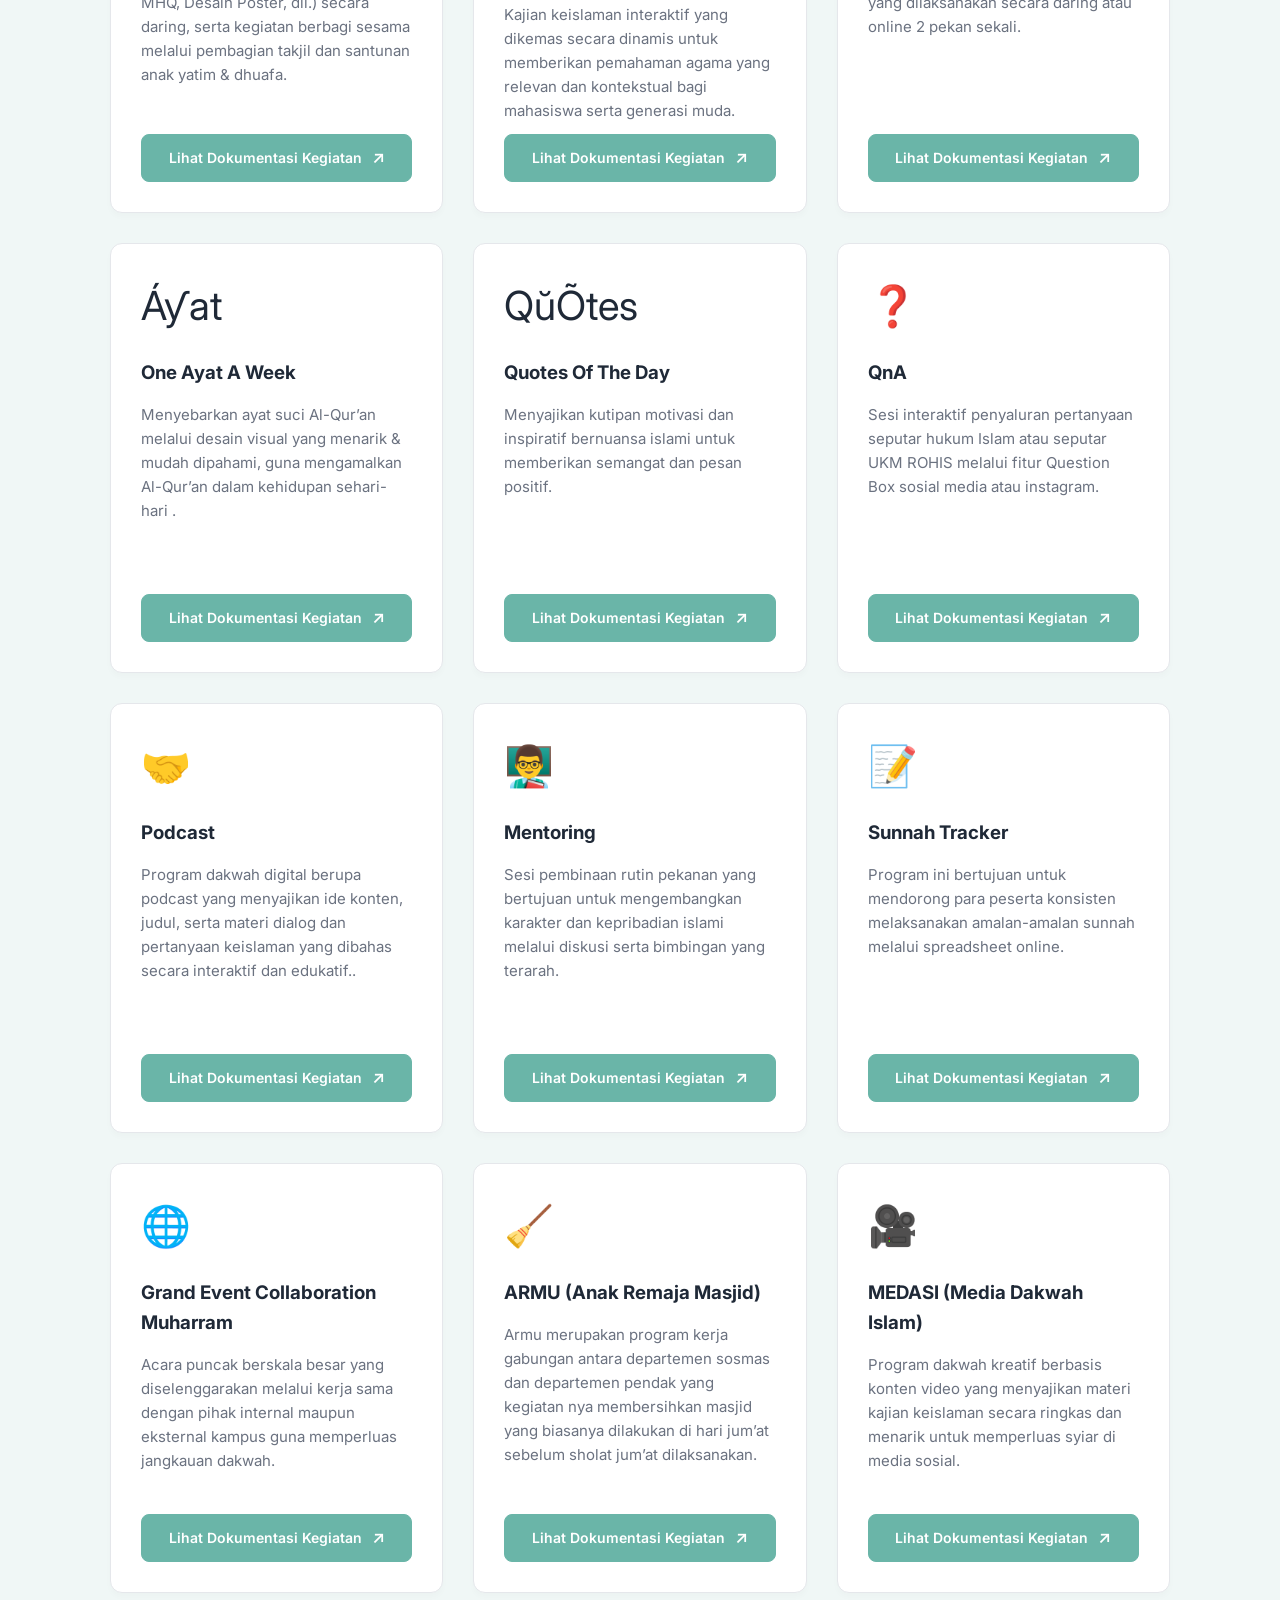
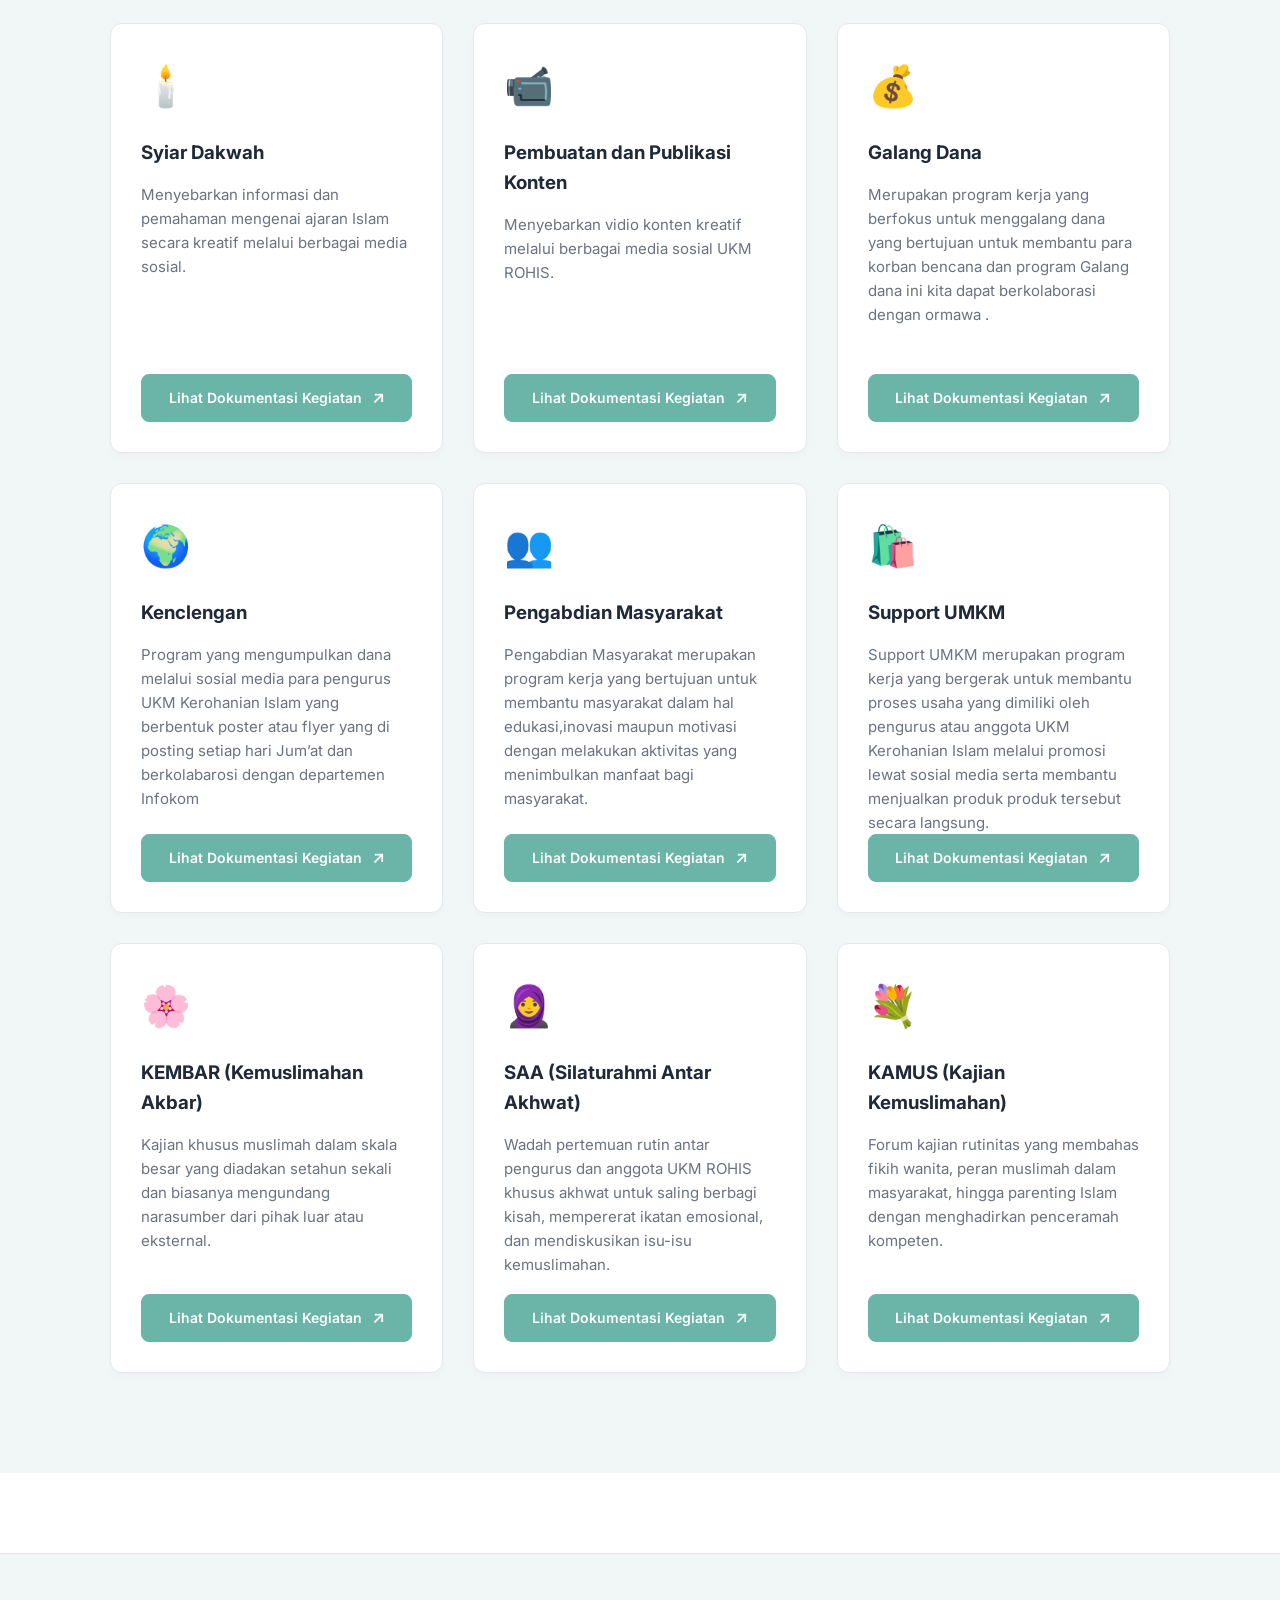
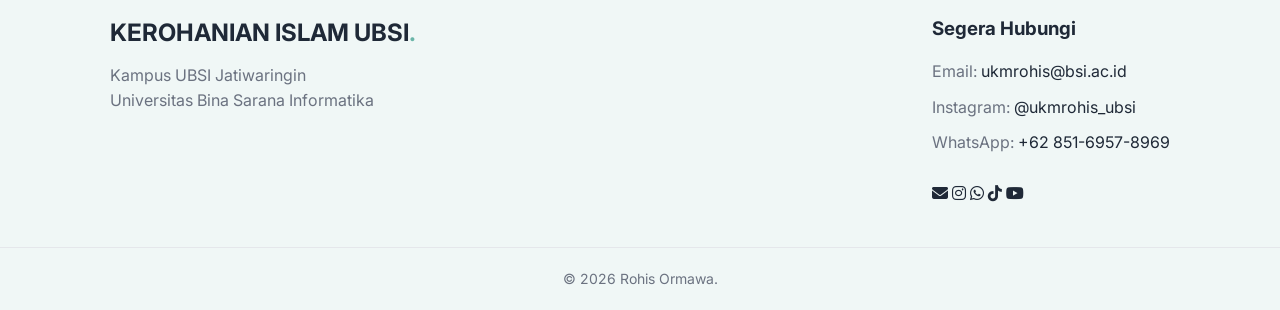
==== commit 8ca04fe9: "Update proker.html" ====
--- a/proker.html
+++ b/proker.html
@@ -191,7 +191,7 @@
                 <div class="card">
                     <div class="card-icon">🎥</div>
                     <h3>MEDASI (Media Dakwah Islam)</h3>
-                    <p>KProgram dakwah kreatif berbasis konten video
+                    <p>Program dakwah kreatif berbasis konten video
                     yang menyajikan materi kajian keislaman secara ringkas dan menarik untuk memperluas syiar di media sosial.</p>
                     <a href="soon.html" class="btn-documentation" target="_blank" rel="noopener noreferrer">
                         Lihat Dokumentasi Kegiatan <span aria-hidden="true">↗</span>
@@ -208,7 +208,7 @@
                 <div class="card">
                     <div class="card-icon">📹</div>
                     <h3>Pembuatan dan Publikasi Konten</h3>
-                    <p>MMenyebarkan vidio konten kreatif melalui berbagai media sosial UKM ROHIS.</p>
+                    <p>Menyebarkan vidio konten kreatif melalui berbagai media sosial UKM ROHIS.</p>
                     <a href="soon.html" class="btn-documentation" target="_blank" rel="noopener noreferrer">
                         Lihat Dokumentasi Kegiatan <span aria-hidden="true">↗</span>
                     </a>
@@ -314,4 +314,4 @@
     </footer>
     
 </body>
-</html>+</html>
